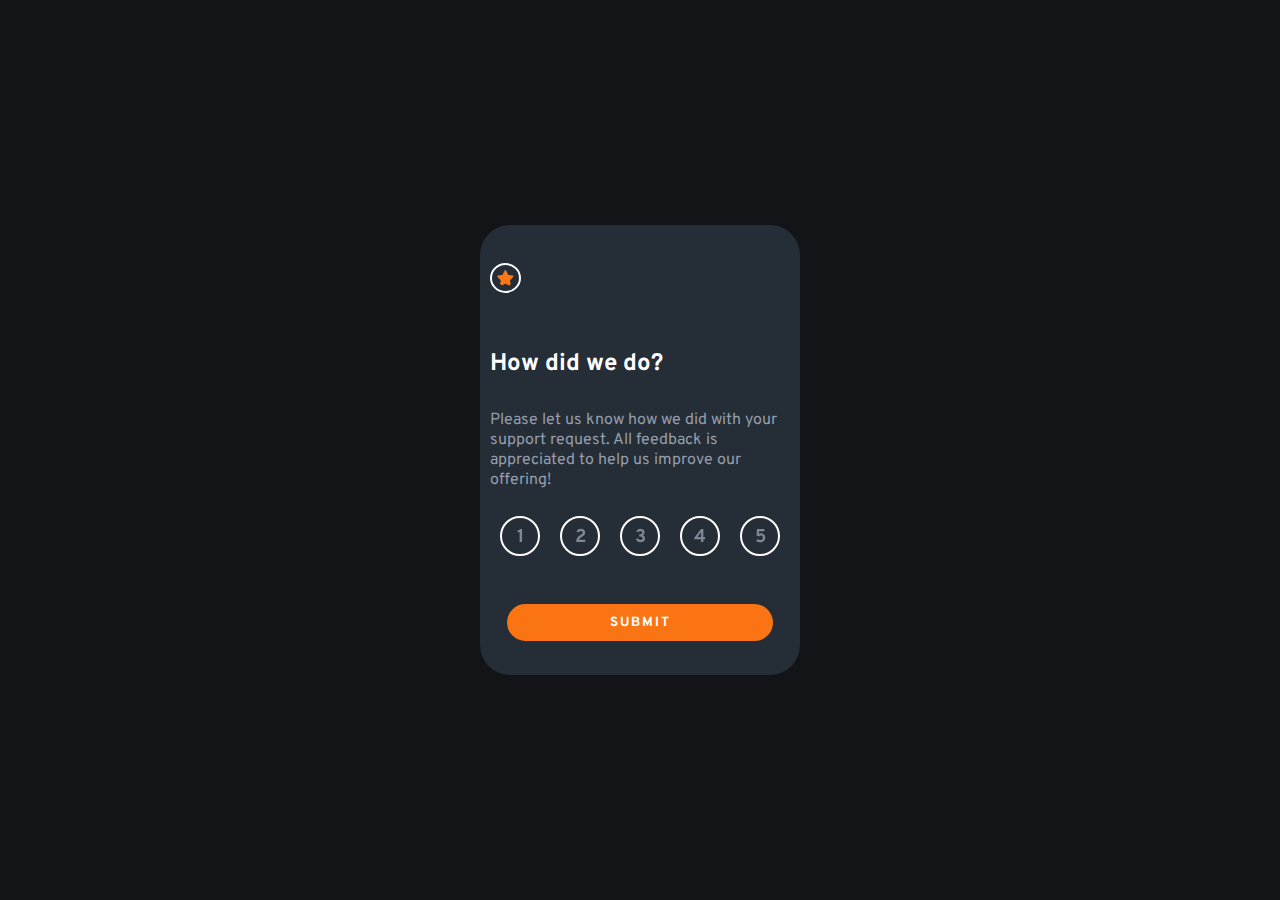
==== index.html @ ed594bf1 "done with the preview" ====
<!DOCTYPE html>
<html lang="en">
<head>
    <meta charset="UTF-8">
    <meta http-equiv="X-UA-Compatible" content="IE=edge">
    <meta name="viewport" content="width=device-width, initial-scale=1.0">
    <link rel="stylesheet" href="./style.css">
    <link rel="preconnect" href="https://fonts.googleapis.com">
    <link rel="preconnect" href="https://fonts.gstatic.com" crossorigin>
    <link href="https://fonts.googleapis.com/css2?family=Overpass:wght@300&display=swap" rel="stylesheet">
    <title>Interactive rating component</title>
</head>
<body>
   <div class="container">
    <div class="card">
        <div class="grid-item">
            <img class="circle" src="./images/icon-star.svg">
        </div>
        <div class="grid-item">
            <h2>How did we do?</h2>
        </div>
        <div class="grid-item">
            <p class="text">Please let us know how we did with your support request. All feedback is appreciated to help us improve our offering!</p>
        </div>
        <div class="ratings">
            <div class="rating">
                <h3 class="number">1</h3>
            </div>
            <div class="rating">
                <h3 class="number">2</h3>
            </div>
            <div class="rating">
                <h3 class="number">3</h3>
            </div>
            <div class="rating">
                <h3 class="number">4</h3>
            </div>
            <div class="rating">
                <h3 class="number">5</h3>
            </div>
        </div>
       <div class="grid-item">
           <button class="button">Submit</button>
       </div>
    </div>
   </div>
</body>
</html>
---- style.css ----
*{
    margin: 0;
    padding: 0;
    box-sizing: border-box;
    font-family: 'Overpass', sans-serif;
}
.container{
    height: 100vh;
    background-color: hsl(216, 12%, 8%);
    display: flex;
    align-items: center;
}
.card{
    width: 25vw;
    height: 50vh;
    background-color: hsl(213, 19%, 18%);
    margin: auto;
    display: grid;
    grid-template-rows: repeat(5, 1fr);
    padding: 10px;
    margin: 2px solid black;
    border-radius: 30px;
}
h2{
    color: hsl(0, 0%, 100%);
}
.text{
    color: hsl(217, 12%, 63%);
    font-family: 'Overpass', sans-serif;
}
.ratings{
    width: 100%;
    display: grid;
    grid-template-columns: repeat(5, 1fr);
    justify-content: space-around;
}
.grid-item{
    display: flex;
    align-items: center;
}
.circle{
    border: 2px solid hsl(0, 0%, 100%);
    border-radius: 50%;
    padding: 5px;
}
.rating{
    display: flex;
    align-items: center;
    margin: 0 auto;
}
.button{
    width: 90%;
    margin: 0 auto;
    text-transform: uppercase;
    padding: 10px 0;
    border: 2px solid hsl(213, 19%, 18%);
    border-radius: 25px;
    background-color: hsl(25, 97%, 53%);
    color: hsl(0, 0%, 100%);
    font-weight: bold;
    letter-spacing: 2px;
}
.number{
    border: 2px solid white;
    width: 40px;
    height: 40px;
    padding-top: 7px;
    border-radius: 25px;
    text-align: center;
    color: hsl(216, 12%, 54%);
    backdrop-filter: blur(10px);
}
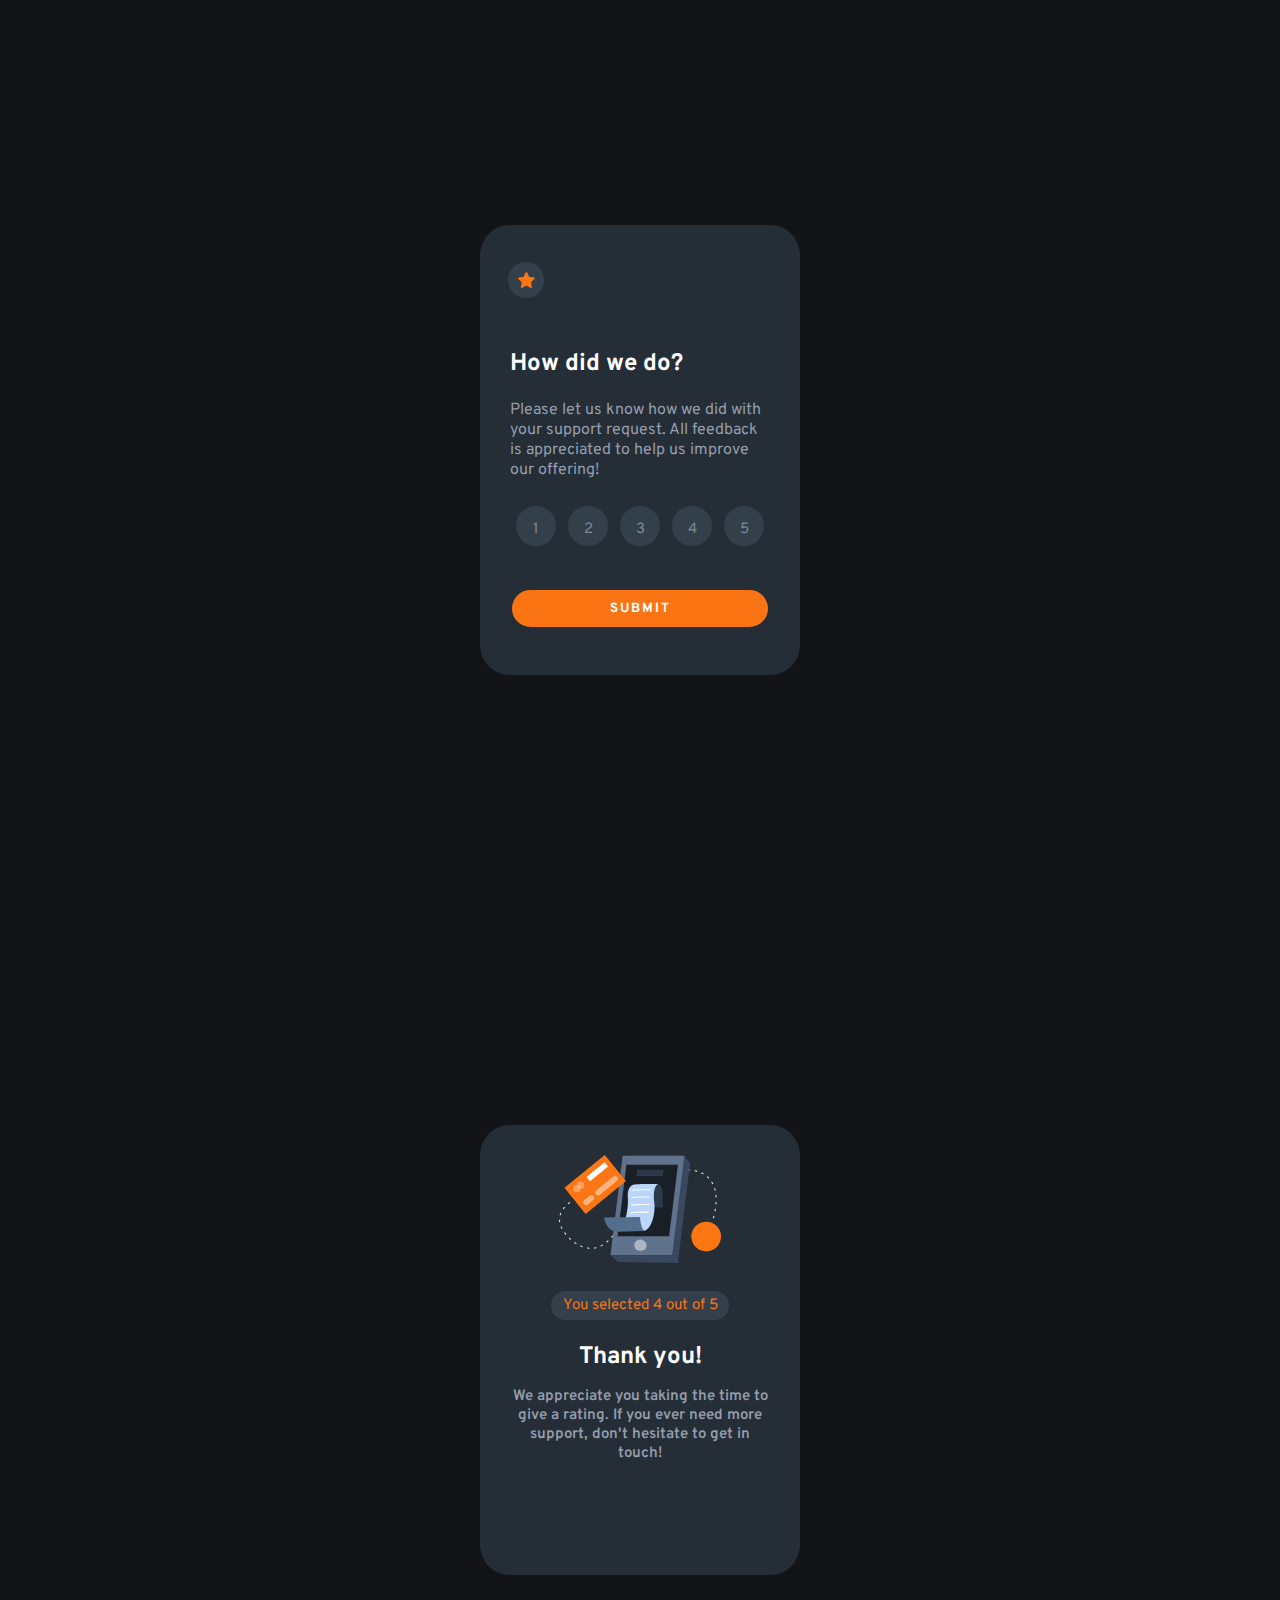
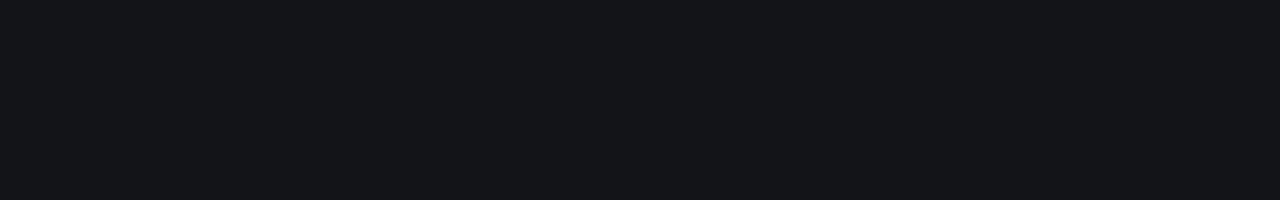
==== commit 948b6e5b: "done" ====
--- a/index.html
+++ b/index.html
@@ -11,38 +11,58 @@
     <title>Interactive rating component</title>
 </head>
 <body>
-   <div class="container">
-    <div class="card">
-        <div class="grid-item">
-            <img class="circle" src="./images/icon-star.svg">
+   <section>
+    <div class="container">
+        <div class="card">
+            <div class="grid-item star">
+                <img class="circle" src="./images/icon-star.svg">
+            </div>
+            <div class="grid-item">
+                <h2>How did we do?</h2>
+            </div>
+            <div class="grid-item">
+                <p class="text">Please let us know how we did with your support request. All feedback is appreciated to help us improve our offering!</p>
+            </div>
+            <div class="ratings">
+                <div class="rating">
+                    <button class="number">1</button>
+                </div>
+                <div class="rating">
+                    <button class="number">2</button>
+                </div>
+                <div class="rating">
+                    <button class="number">3</button>
+                </div>
+                <div class="rating">
+                    <button class="number">4</button>
+                </div>
+                <div class="rating">
+                    <button class="number">5</button>
+                </div>
+            </div>
+           <div class="grid-item">
+               <button class="button">Submit</button>
+           </div>
         </div>
-        <div class="grid-item">
-            <h2>How did we do?</h2>
-        </div>
-        <div class="grid-item">
-            <p class="text">Please let us know how we did with your support request. All feedback is appreciated to help us improve our offering!</p>
-        </div>
-        <div class="ratings">
-            <div class="rating">
-                <h3 class="number">1</h3>
+       </div>
+   </section>
+
+   <section class="thank-you">
+    <div class="container">
+        <div class="card-2">
+            <div class="card-2-item">
+                <img src="./images/illustration-thank-you.svg"/>
             </div>
-            <div class="rating">
-                <h3 class="number">2</h3>
+            <div class="user-rating card-2-item">
+                <p class="orange-text">You selected 4 out of 5</p>
             </div>
-            <div class="rating">
-                <h3 class="number">3</h3>
+            <div class="card-2-item">
+                <h2 class="thank">Thank you!</h2>
             </div>
-            <div class="rating">
-                <h3 class="number">4</h3>
+            <div class="card-2-item">
+                <p class="appreciation">We appreciate you taking the time to give a rating. If you ever need more support, don't hesitate to get in touch!</p>
             </div>
-            <div class="rating">
-                <h3 class="number">5</h3>
-            </div>
-        </div>
-       <div class="grid-item">
-           <button class="button">Submit</button>
        </div>
-    </div>
-   </div>
+   </section>
 </body>
 </html>--- a/style.css
+++ b/style.css
@@ -17,7 +17,7 @@
     margin: auto;
     display: grid;
     grid-template-rows: repeat(5, 1fr);
-    padding: 10px;
+    padding: 30px;
     margin: 2px solid black;
     border-radius: 30px;
 }
@@ -26,7 +26,7 @@
 }
 .text{
     color: hsl(217, 12%, 63%);
-    font-family: 'Overpass', sans-serif;
+    margin-bottom: 20px;
 }
 .ratings{
     width: 100%;
@@ -38,10 +38,19 @@
     display: flex;
     align-items: center;
 }
+.star{
+    position: relative;
+    right: 4px;
+    top: 5px;
+    width: 40px;
+    height: 40px;
+    background-color: hsl(213, 19%, 25%);
+    border: 2px solid hsl(213, 19%, 18%);
+    border-radius: 50%;
+}
 .circle{
-    border: 2px solid hsl(0, 0%, 100%);
-    border-radius: 50%;
-    padding: 5px;
+    position: relative;
+    left: 10px;
 }
 .rating{
     display: flex;
@@ -49,7 +58,7 @@
     margin: 0 auto;
 }
 .button{
-    width: 90%;
+    width: 100%;
     margin: 0 auto;
     text-transform: uppercase;
     padding: 10px 0;
@@ -61,12 +70,73 @@
     letter-spacing: 2px;
 }
 .number{
-    border: 2px solid white;
+    position: relative;
+    bottom: 10px;
+    border: 2px solid hsl(213, 19%, 25%);
     width: 40px;
     height: 40px;
+    font-size: 15px;
     padding-top: 7px;
     border-radius: 25px;
     text-align: center;
     color: hsl(216, 12%, 54%);
-    backdrop-filter: blur(10px);
-}   +    background-color: hsl(213, 19%, 25%);
+}   
+.number:hover{
+    background-color: hsl(25, 97%, 53%);
+    color:  hsl(0, 0%, 100%);
+}
+.number:focus{
+    background-color: hsl(213, 19%, 50%);
+    color: hsl(0, 0%, 100%);
+}
+.button:active{
+    background-color: hsl(0, 0%, 100%);
+    color: hsl(25, 97%, 53%);
+}
+.card-2{
+    text-align: center;
+    width: 25vw;
+    height: 50vh;
+    background-color: hsl(213, 19%, 18%);
+    margin: auto;
+    padding: 30px;
+    margin: 2px solid black;
+    border-radius: 30px;
+}
+.card-2-item{
+    margin-bottom: 20px;
+}
+.user-rating{
+   margin: auto;
+   width: 70%;
+   border: 2px solid hsl(213, 19%, 18%);
+   border-radius: 20px;
+   background-color:  hsl(213, 19%, 25%);
+}
+.orange-text{
+    font-size: 15px;
+    padding: 5px;
+    color: hsl(25, 97%, 53%);
+}
+.thank{
+    position: relative;
+    top: 20px;
+}
+.appreciation{
+    color: hsl(217, 12%, 63%);
+    position: relative;
+    top: 15px;
+    font-size: 15px;
+    font-weight: 600;
+}
+@media screen and (max-width: 600px){
+    .card, .card-2{
+        width: 60vw;
+    }
+    .card-2-item{
+        position: relative;
+        bottom: 10px;
+    }
+
+}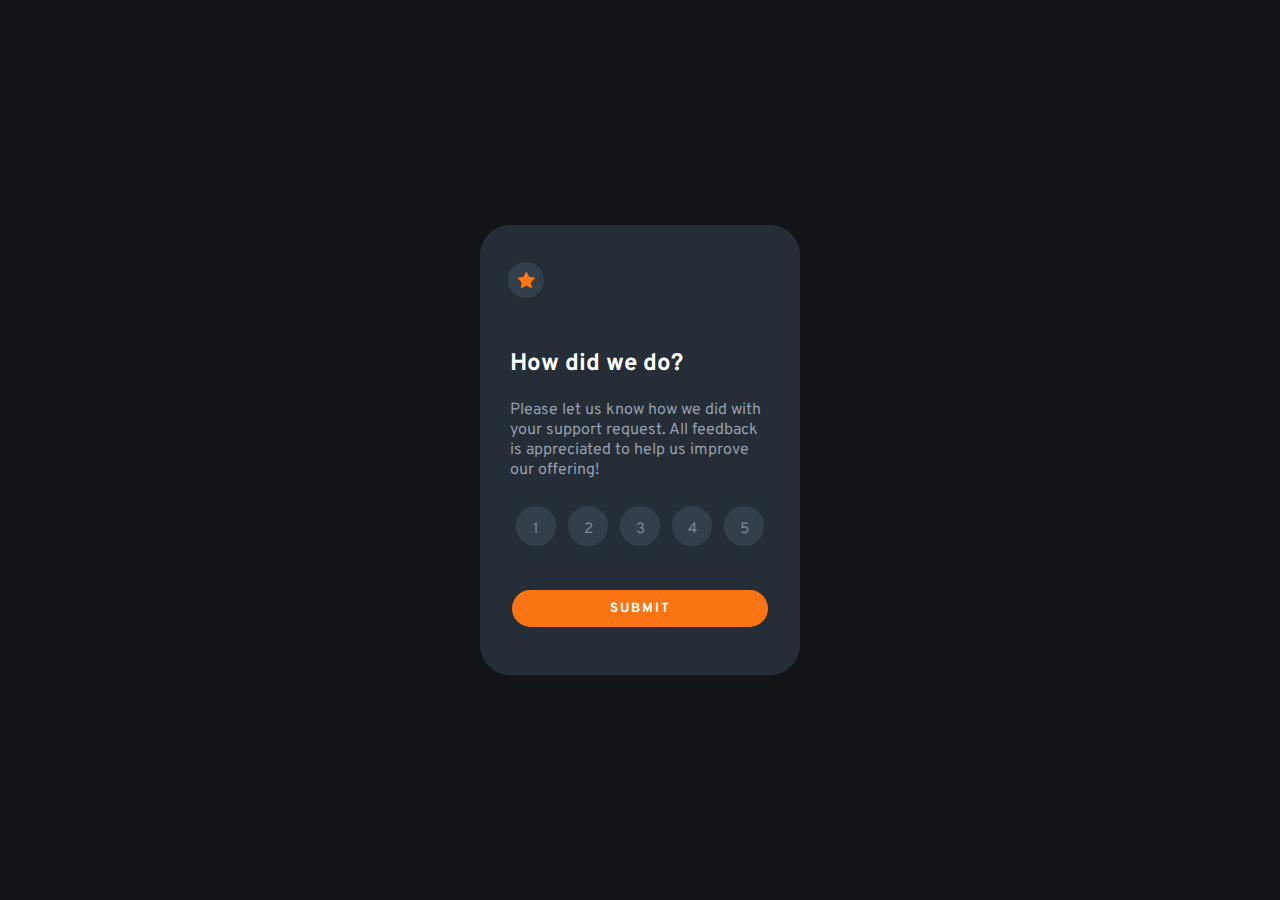
==== commit 7362f401: "seperated the two html files" ====
--- a/index.html
+++ b/index.html
@@ -41,28 +41,10 @@
                 </div>
             </div>
            <div class="grid-item">
-               <button class="button">Submit</button>
+               <button class="button"><a href="./thank.html">Submit</a></button>
            </div>
         </div>
        </div>
    </section>
-
-   <section class="thank-you">
-    <div class="container">
-        <div class="card-2">
-            <div class="card-2-item">
-                <img src="./images/illustration-thank-you.svg"/>
-            </div>
-            <div class="user-rating card-2-item">
-                <p class="orange-text">You selected 4 out of 5</p>
-            </div>
-            <div class="card-2-item">
-                <h2 class="thank">Thank you!</h2>
-            </div>
-            <div class="card-2-item">
-                <p class="appreciation">We appreciate you taking the time to give a rating. If you ever need more support, don't hesitate to get in touch!</p>
-            </div>
-       </div>
-   </section>
 </body>
 </html>--- a/style.css
+++ b/style.css
@@ -90,6 +90,10 @@
     background-color: hsl(213, 19%, 50%);
     color: hsl(0, 0%, 100%);
 }
+a{
+    text-decoration: none;
+    color: hsl(0, 0%, 100%);
+}
 .button:active{
     background-color: hsl(0, 0%, 100%);
     color: hsl(25, 97%, 53%);
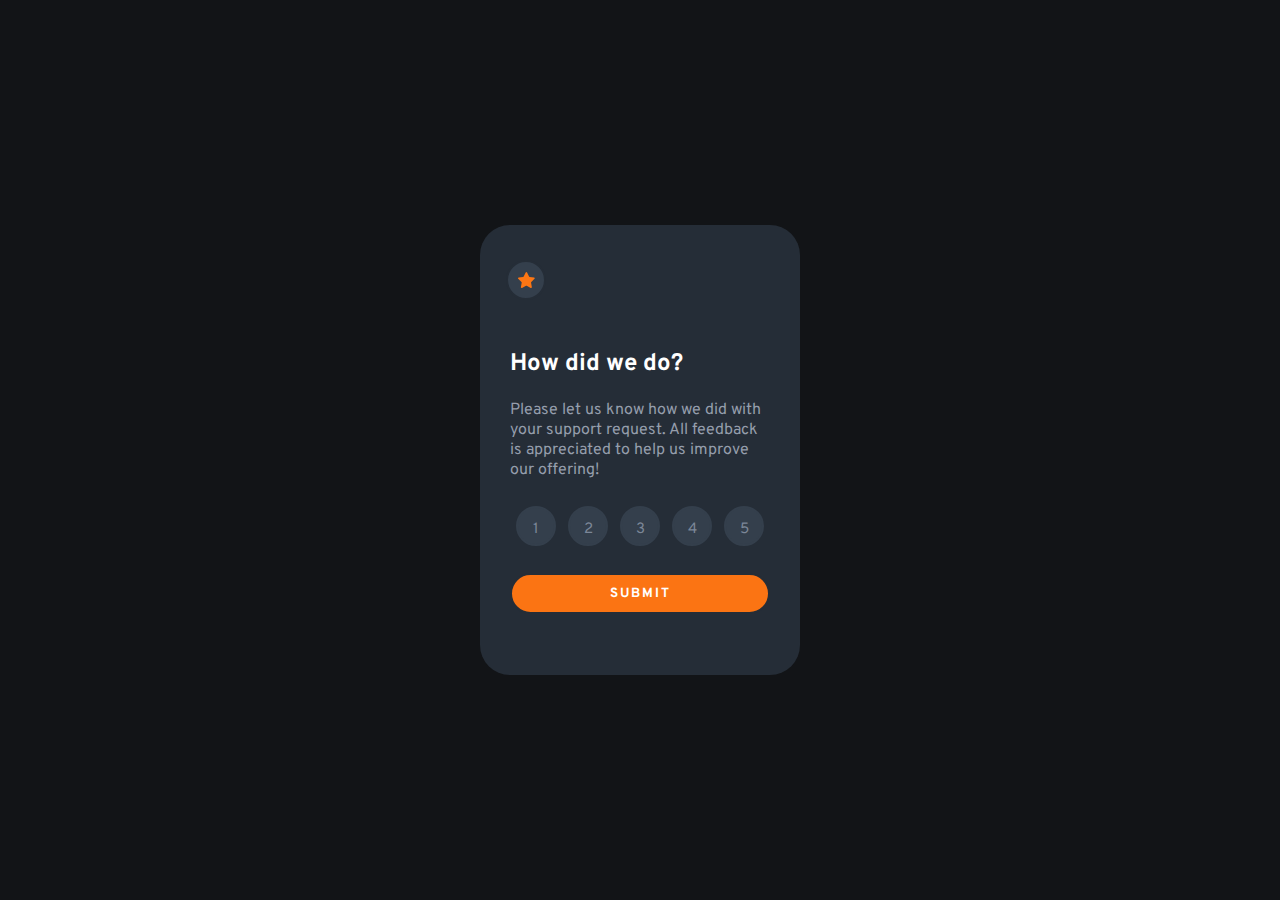
==== commit 77089250: "final commit" ====
--- a/index.html
+++ b/index.html
@@ -40,9 +40,11 @@
                     <button class="number">5</button>
                 </div>
             </div>
-           <div class="grid-item">
-               <button class="button"><a href="./thank.html">Submit</a></button>
-           </div>
+           <a href="./thank.html">
+            <div class="grid-item">
+                <button class="button">Submit</button>
+            </div>
+           </a>
         </div>
        </div>
    </section>
